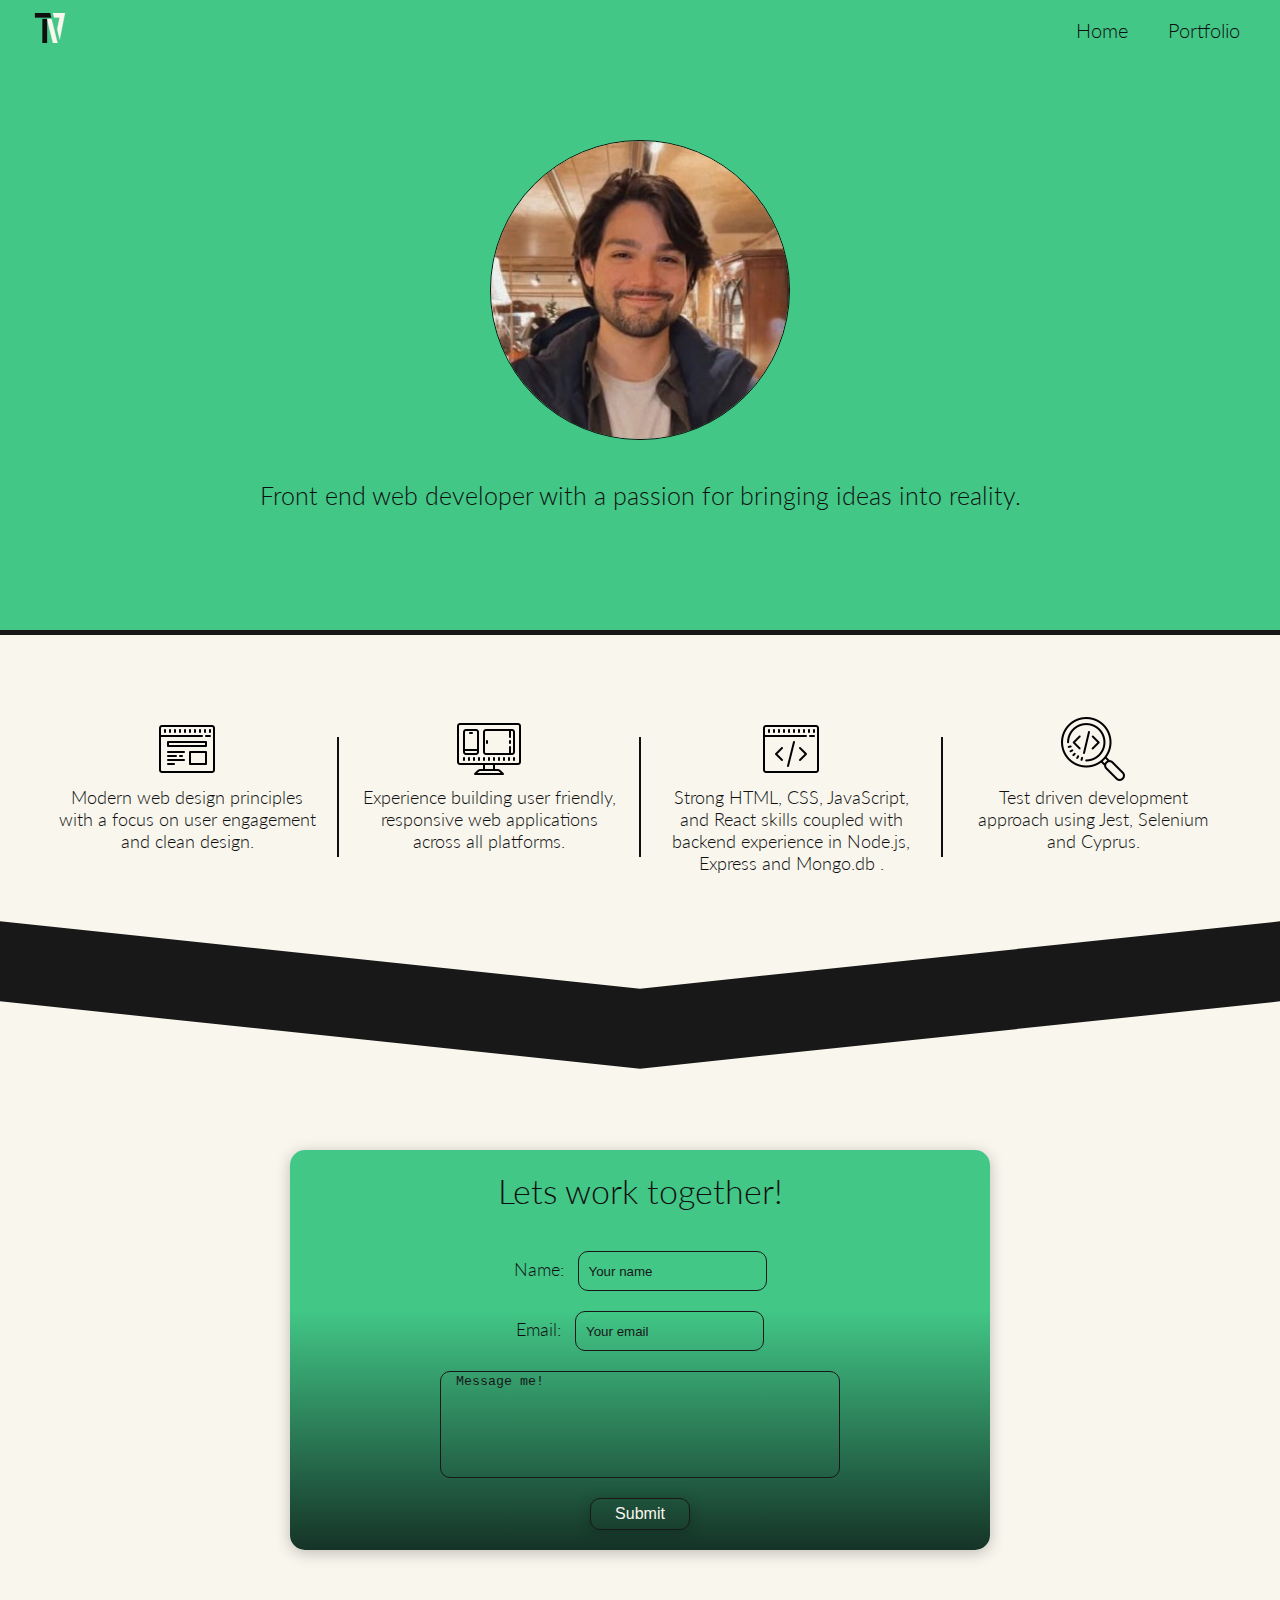
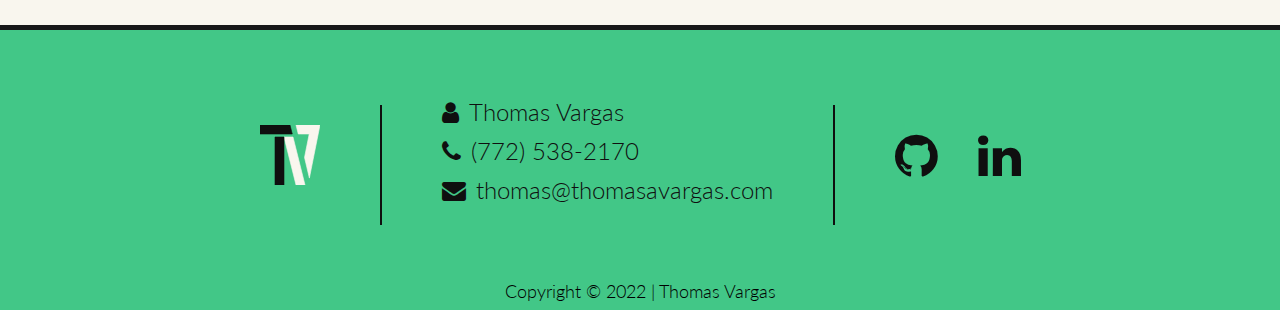
==== index.html @ 193a8885 "Media queries for mobile." ====
<!DOCTYPE html>
<html lang="en">
<head>
    <meta charset="UTF-8">
    <meta http-equiv="X-UA-Compatible" content="IE=edge">
    <meta name="viewport" content="width=device-width, initial-scale=1.0">
    <link rel="preconnect" href="https://fonts.googleapis.com">
    <link rel="preconnect" href="https://fonts.gstatic.com" crossorigin>
    <link href="https://fonts.googleapis.com/css2?family=Lato:wght@300;400;700&display=swap" rel="stylesheet">
    <link rel="stylesheet" href="https://cdnjs.cloudflare.com/ajax/libs/font-awesome/4.7.0/css/font-awesome.min.css">
    <link rel="stylesheet" href="https://cdnjs.cloudflare.com/ajax/libs/font-awesome/4.7.0/css/font-awesome.min.css">
    <link rel="stylesheet" href="style.css">
    <link rel="icon" href="images/logo2.svg">
    <title>Thomas Vargas</title>
</head>
<body>
    <div class="main">
        <nav class="flex">
            <a href="/">
                <img src="/images/logo2.svg" alt="logo" class="logo">
            </a>
            
            <div class="nav-links flex">
                <a href="/" class="changeable">Home</a>
                <a href="/portfolio/" class="changeable">Portfolio</a>
            </div>
        </nav>
    </div>

    <section id="hero" class="flex">
        <img src="images/me2.jpeg" alt="Thomas Vargas">
        
        <div class="hero-text">
            <p>Front end web developer with a passion for bringing ideas into reality.</p>
        </div>
    </section>
    <div class="bar"></div>

    <section id="info">
        <div class="info-container flex">
            <div class="cell">
                <img src="/images/web_design.png" alt="web design icon">
                <p>Modern web design principles with a focus on user engagement and clean design.</p>
            </div>
            <div class="divider"></div>
            <div class="cell">
                <img src="/images/responsive.png" alt="responsive web design icon">
                <p>Experience building user friendly, responsive web applications across all platforms.</p>
            </div>
            <div class="divider"></div>
            <div class="cell">
                <img src="/images/code.png" alt="coding icon">
                <p>Strong HTML, CSS, JavaScript, and React skills coupled with backend experience in Node.js, Express and Mongo.db .</p>
            </div>
            <div class="divider"></div>
            <div class="cell">
                <img src="/images/inspect.png" alt="magnifying glass icon">
                <p>Test driven development approach using Jest, Selenium and Cyprus.</p>
            </div>
        </div>
    </section>

    <div class="chevron"></div>

    <section id="contact" class="flex">
        <div class="contact-container">
            <form 
            action="https://formspree.io/f/mbjwkbow"
            method="POST"
            >
                <h2>Lets work together!</h2>
                <div class="contact-section">
                    <label for="user_name">Name:</label>
                    <input type="text" id="name" name="user_name" placeholder="Your name" class="text-input">
                </div>
                <div class="contact-section">
                    <label for="user_email">Email:</label>
                    <input type="email" id="email" name="user_email" placeholder="Your email" class="text-input">
                </div>
                <textarea name="user_message" id="message" placeholder="Message me!"></textarea>
                <input type="submit" value="Submit" id="submit-btn">
                <input type="hidden" name="_next" value="portfolio.html">
            </form>
        </div>
    </section>
    
    <div class="bar"></div>
    <footer>
        <div class="footer-container flex">
            <a href="/">
                <img src="/images/logo2.svg" alt="logo" class="footer-logo">
            </a>
            <div class="divider"></div>
            <div class="footer-info">
                <p><i class="fa fa-user" style="padding-right: 10px;"></i>Thomas Vargas</p>
                <a href="tel:7725382170">
                    <p><i class="fa fa-phone" style="padding-right: 10px;"></i>(772) 538-2170</p>
                </a>
                <a href="mailto:thomas@thomasavargas.com">
                    <p><i class="fa fa-envelope" style="padding-right: 10px;"></i>thomas@thomasavargas.com</p>
                </a>
            </div>
            <div class="divider"></div>
            <div class="footer-links">
                <div class="github icon">
                    <a href="https://github.com/thomas-vargas" target="_blank">
                        <i class="fa fa-github"></i>
                    </a>
                </div>
                <div class="linkedin icon">
                    <a href="#"><i class="fa fa-linkedin"></i></a>
                </div>
                <!--
                    <div class="twitter icon">
                    <a href="#"><i class="fa fa-twitter"></i></a>
                </div>
                -->
            </div>
        </div>
        <div class="copyright flex">
            <p>Copyright &copy 2022 | Thomas Vargas</p>
        </div>
    </footer>

    <script src="script.js"></script>
</body>
</html>
---- style.css ----
:root {
    --primary: #ffbf00;
    --gold: #ca8d22;
    --dark: #153327;
    --bg-dark: #181818;
    --light-gray: #cebe9c;
    --silver: #C0C0C0;
    --light-tan: #ffdc73;
    --orange: #dd4200;

    --dark-font: #0f0f0f;
    --teal: #2C806F;
    --light-blue: #4382C7;
    --white: #F9F6EE;
    --emerald: #42c787;
    --secondary: #C74356;
}

*,
*::before,
*::after {
  box-sizing: border-box;
  padding: 0;
  margin: 0;
}

body {
    background-color: var(--white);
    font-family: 'Lato', sans-serif;
    font-weight: 300;
}

.header {
    padding-top: 40px;
    justify-content: center;
    align-items: center;
}

h1 {
    font-weight: 300;
    font-size: 40px;
}

h2 {
    color: var(--dark-font);
    margin: 20px 0px;
    font-weight: 300;
    font-size: 34px;
}

.flex {
    display: flex;
}

.bar {
    width: 100%;
    height: 5px;
    background-color: var(--bg-dark);
}

input, textarea {
    color: var(--white);
    padding: 0px 5px;
}

nav {
    justify-content: space-between;
    height: 60px;
    background-color: var(--emerald);
    align-items: center;
    padding-right: 40px;
    box-shadow: rgb(0 0 0 / 24%) 0px 3px 15px;
}

.logo {
    height: 30px;
    width: 50px;
    margin-left: 25px;
}

.nav-links {
    gap: 40px;
}

nav a {
    font-size: 20px;
    color: var(--dark-font);
    text-decoration: none;
}

nav a:hover {
    color: var(--white);
} 

.current {
    color: var(--white);
    border-bottom: 1px solid var(--white);
}

#hero {
    flex-direction: column;
    justify-content: center;
    align-items: center;
    height: 570px;
    background: var(--emerald);
}

#hero img {
    border-radius: 50%;
    height: 300px;
    width: 300px;
    border: 1px solid var(--dark-font);
}

#hero p {
    color: var(--dark-font);
    margin: 40px 200px;
    font-size: 25px;
    text-align: center;
}

#info {
    background-color: var(--white);
    height: 320px;
    display: flex;
    justify-content: center;
    align-items: center;
}

.info-container {
    color: var(--dark-font);
    gap: 20px;
    justify-content: center;
    align-items: flex-start;
}

.cell {
    display: flex;
    flex-direction: column;
    align-items: center;
    justify-content: flex-start;
    width: 260px;
}

.cell img {
    margin-bottom: 5px;
}

.cell p {
    text-align: center;
    color: var(--dark-font);
    font-size: 18px;
}

.divider {
    width: 1px;
    margin-top: 20px;
    border: 1px solid var(--dark-font);
    height: 120px;
}

.chevron {
    position: relative;
    text-align: center;
    padding: 12px;
    height: 80px;
    background: var(--white);
}

.chevron:before {
    content: '';
    position: absolute;
    top: 0;
    left: 0;
    height: 100%;
    width: 50%;
    background: var(--bg-dark);
    transform: skew(0deg, 6deg);
}

.chevron:after {
    content: '';
    position: absolute;
    top: 0;
    right: 0;
    height: 100%;
    width: 50%;
    background: var(--bg-dark);
    transform: skew(0deg, -6deg);
}

#contact {
    height: 550px;
    background-color: var(--white);
    justify-content: center;
    align-items: center;
    margin-top: 40px;
}

.contact-container {
    width: 700px;
    height: 400px;
    background-image: linear-gradient(0deg, var(--dark) 0%, var(--emerald) 60%);
    border-radius: 15px;
    box-shadow: rgb(0 0 0 / 24%) 0px 3px 15px;
    display: flex;
    justify-content: center;
}

form {
    display: flex;
    flex-direction: column;
    justify-content: center;
    align-items: center;
    gap: 20px;
}

#message {
    height: 170px;
    width: 400px;
    background: none;
    border-radius: 10px;
    border: 1px solid var(--bg-dark);
    resize: none;
    outline: none;
}

.text-input {
    background: none;
    height: 40px;
    border: 1px solid var(--bg-dark);
    border-radius: 10px;
    resize: none;
    outline: none;
}

label {
    color: var(--dark-font);
    margin-right: 10px;
    font-size: 18px;
}

#submit-btn {
    background: none;
    color: var(--white);
    font-size: 16px;
    height: 50px;
    width: 100px;
    border-radius: 10px;
    margin-bottom: 20px;
    border: 1px solid var(--bg-dark);
    box-shadow: rgb(0 0 0 / 24%) 0px 3px 15px;
}

#submit-btn:hover {
    transform: scale(1.05);
    color: var(--white);
    background: var(--emerald);
}

input[type="text"]::placeholder,
input[type="email"]::placeholder {
    padding-left: 5px;
    color: var(--bg-dark);
}

textarea::placeholder {
    padding-top: 2px;
    padding-left: 10px;
    color: var(--bg-dark);
}

textarea:focus,
input:focus {
    padding-left: 8px;
    color: var(--white);
    font-size: 14px;
}

input:focus::placeholder,
textarea:focus::placeholder{
    color: transparent;
}

/* Footer */
footer {
    background: var(--emerald);
}

.footer-container {
    height: 250px;
    justify-content: center;   
    align-items: center;
    font-size: 24px;
    color: var(--dark-font);
    gap: 60px;
}

.footer-logo {
    height: 80px;
    padding-top: 20px;
}

.footer-info p {
    padding-bottom: 10px;
}

.footer-links {
    display: flex;
    gap: 40px;
}

footer a {
    text-decoration: none;
    color: var(--dark-font);
    margin-bottom: 15px;
}

i {
    color: var(--dark-font);
}

.footer-links i:hover {
    color: var(--white);
}

.icon {
    font-size: 50px;
    transition: transform 0.3s ease-in-out;
}

.icon:hover {
    transform: rotate(360deg) scale(1.2);
}

.copyright {
    justify-content: center;
    font-size: 18px;
    height: 30px;
}

/* Portfolio page */
#portfolio {
    margin: 40px;
}

.portfolio-grid {
    display: grid;
    grid-template-columns: repeat(3, 1fr);
    grid-gap: 40px;
}

.grid-item {
    min-width: 0;
    min-height: 0;
    box-shadow: rgb(0 0 0 / 24%) 0px 3px 15px;
    border-radius: 5px;
    text-align: center;	
	position: relative;
	cursor: pointer;	
	perspective: 500px; 
}

.grid-item img {
    max-width: 100%;
    height: 100%;
    border-radius: 5px;
}

.grid-item:hover {
    transform: scale(1.07);
}

.grid-item .text {
	width: 70%;
	height: 80%;	
	padding: 5% 8%;
	position: absolute;
	content: "";
	top: 50%;
	left: 50%;
	transform: translate(-50%, -50%) rotateY(90deg);
	transform-origin: 50%;
	background: rgba(255,255,255,0.9);	
	opacity: 0;
	transition: all 0.4s ease-in;
    display: flex;
    justify-content: center;
    align-items: center;	
    flex-direction: column;
    outline: 2px var(--emerald) solid;
    border-radius: 5px;
}

.grid-item .text h4 {
    margin: 0;
    color: var(--dark-font);
    font-size: 22px;
    font-weight: 400;
}

.grid-item:hover .text {
    transform: translate(-50%, -50%) rotateY(0deg);
	opacity: 1;
}

.grid-item .text p {
    color: var(--dark-font);
    font-size: 16px;
}

.grid-item .tech h5 {
    color: var(--dark-font);
    font-size: 19px;
    padding: 5px;
    font-weight: 400;
}

/* About Page */
#about {
    margin: 40px;
}

.about-image {
    height: 500px;
    width: 400px;
    object-fit: cover;
    box-shadow: rgb(0 0 0 / 24%) 0px 3px 15px;
}

.about-wrapper {
    gap: 60px;
    align-items: center;
    justify-content: center;
}

.about-txt h1 {
    font-size: 50px;
    margin-bottom: 30px;
}

.about-txt div {
    width: 700px;
    background-color: var(--emerald);
    padding: 60px;
    border-radius: 15px;
    box-shadow: rgb(0 0 0 / 24%) 0px 3px 15px;
}
.about-txt p {
    font-size: 25px;
    text-align: center;
    color: var(--dark-font);
}

/* Media Queries */
@media only screen and (max-width: 400px) {
    #hero img {
        height: 150px;
        width: 150px;
    }

    #hero p {
        margin: 40px;
    }

    .footer-container {
        height: 500px;
        gap: 20px;
        flex-direction: column;
    }

    .footer-container .divider {
        height: 1px;
        width: 50px;
    }

    .info-container {
        gap: 10px;
        flex-direction: column;
    }

    .info-container .divider {
        height: 0px;
        width: 0px;
        border: none;
    }

    #info {
        height: 800px;
    }

    .contact-container {
        width: 360px;
    }

    .contact-container #message {
        width: 300px;
    }

    nav {
        padding-right: 20px;
    }

    .logo {
        margin-left: 10px;
    }
}
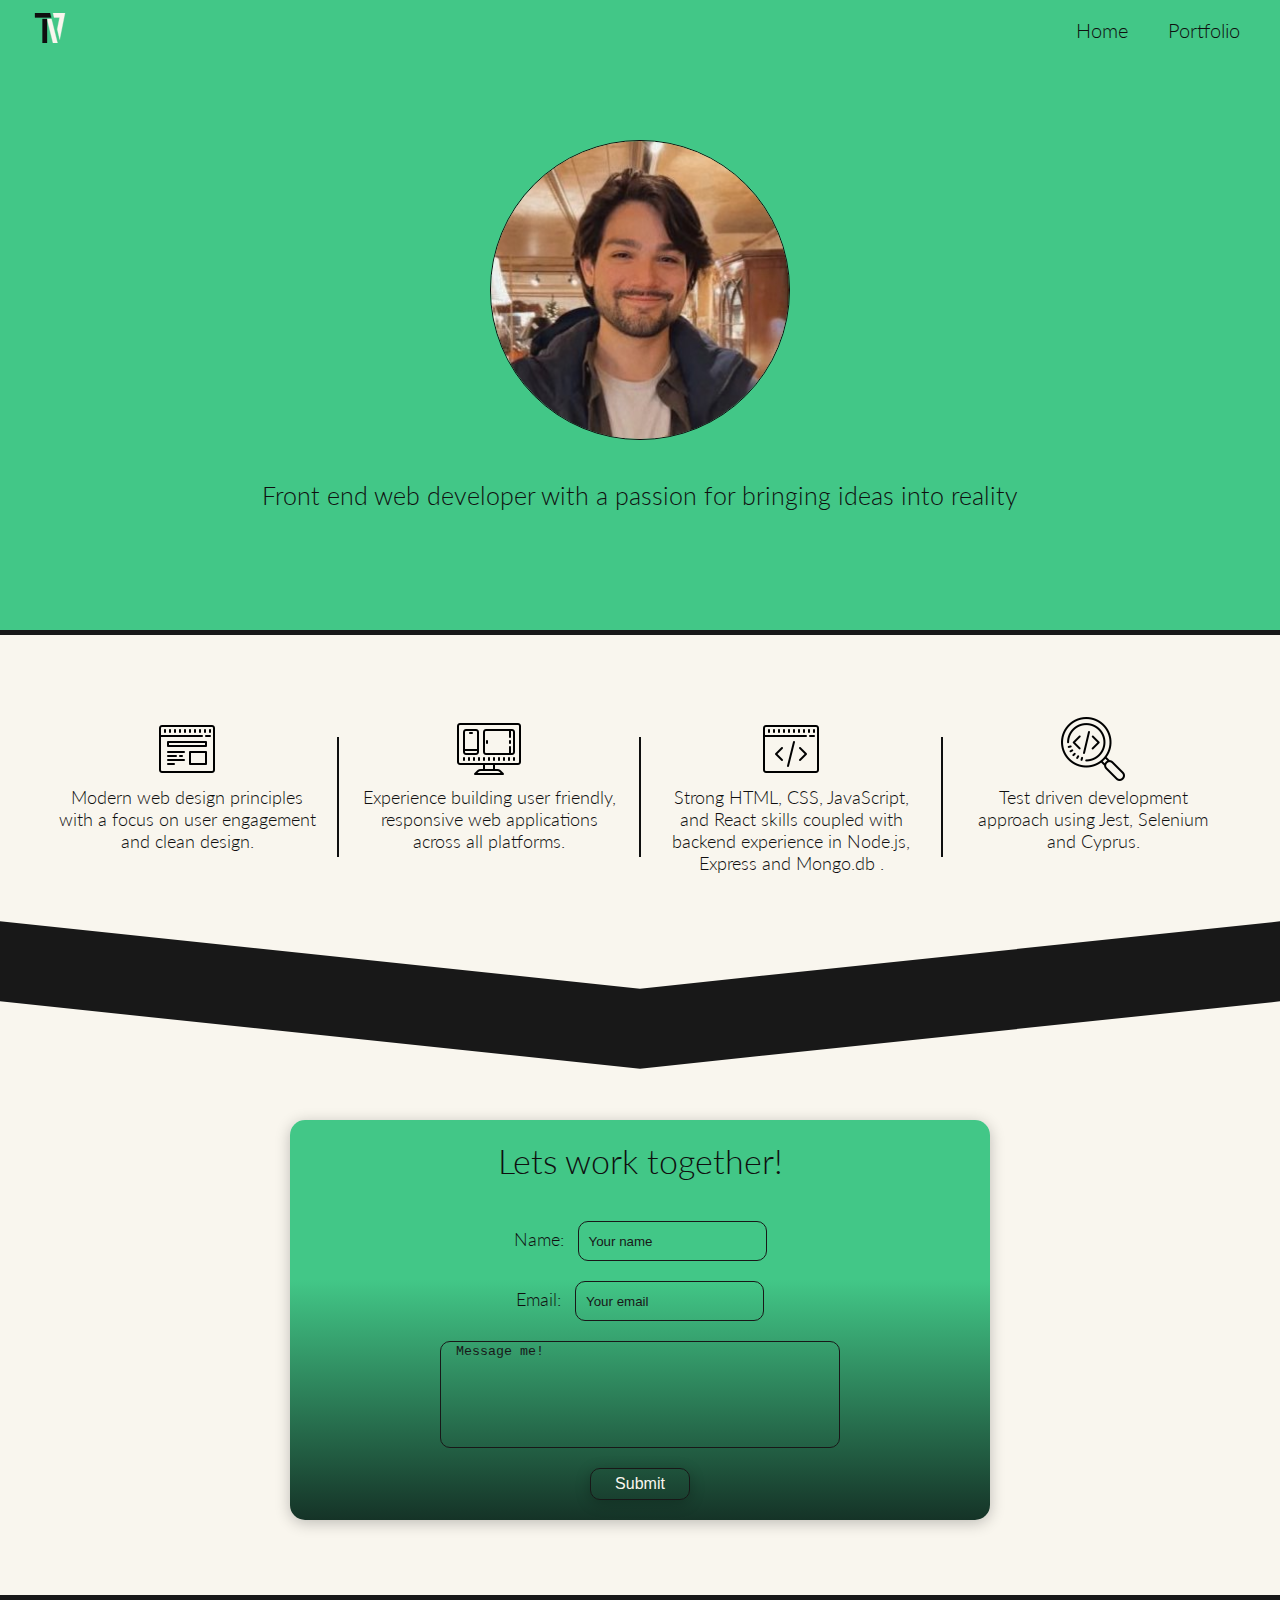
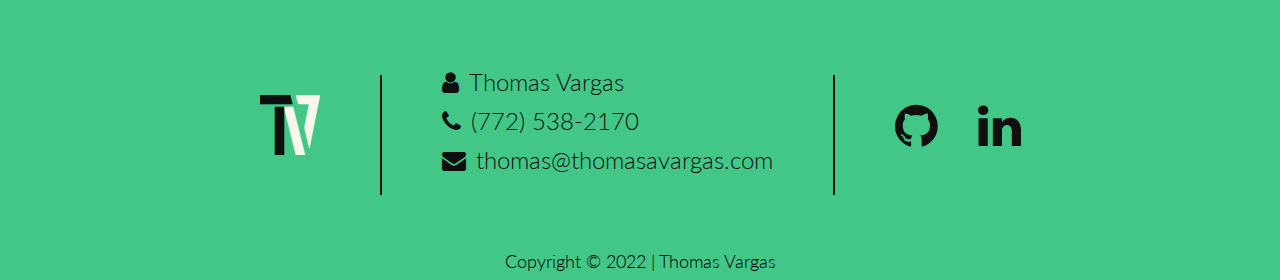
==== commit ddc14a2f: "Media query for tablets." ====
--- a/index.html
+++ b/index.html
@@ -29,9 +29,9 @@
 
     <section id="hero" class="flex">
         <img src="images/me2.jpeg" alt="Thomas Vargas">
-        
+
         <div class="hero-text">
-            <p>Front end web developer with a passion for bringing ideas into reality.</p>
+            <p>Front end web developer with a passion for bringing ideas into reality</p>
         </div>
     </section>
     <div class="bar"></div>
--- a/style.css
+++ b/style.css
@@ -194,7 +194,7 @@
     background-color: var(--white);
     justify-content: center;
     align-items: center;
-    margin-top: 40px;
+    margin-top: 10px;
 }
 
 .contact-container {
@@ -341,7 +341,7 @@
 
 /* Portfolio page */
 #portfolio {
-    margin: 40px;
+    margin: 40px 40px 0px 40px;
 }
 
 .portfolio-grid {
@@ -453,10 +453,10 @@
 }
 
 /* Media Queries */
-@media only screen and (max-width: 400px) {
+@media only screen and (max-width: 420px) {
     #hero img {
-        height: 150px;
-        width: 150px;
+        height: 200px;
+        width: 200px;
     }
 
     #hero p {
@@ -490,11 +490,11 @@
     }
 
     .contact-container {
-        width: 360px;
+        width: 340px;
     }
 
     .contact-container #message {
-        width: 300px;
+        width: 280px;
     }
 
     nav {
@@ -504,4 +504,31 @@
     .logo {
         margin-left: 10px;
     }
+
+    .portfolio-grid {
+        grid-template-columns: repeat(1, 1fr);
+    }
+    
+    .header {
+        text-align: center;
+    }
+
+    #contact {
+        height: 500px;
+    }
+
+    .grid-item img {
+        max-height: 200px;
+        max-width: 295px;
+    }
+
+    .grid-item {
+        box-shadow: none;
+    }
+}
+
+@media only screen and (max-width: 820px) {
+    .info-container {
+        width: 700px;
+    }
 }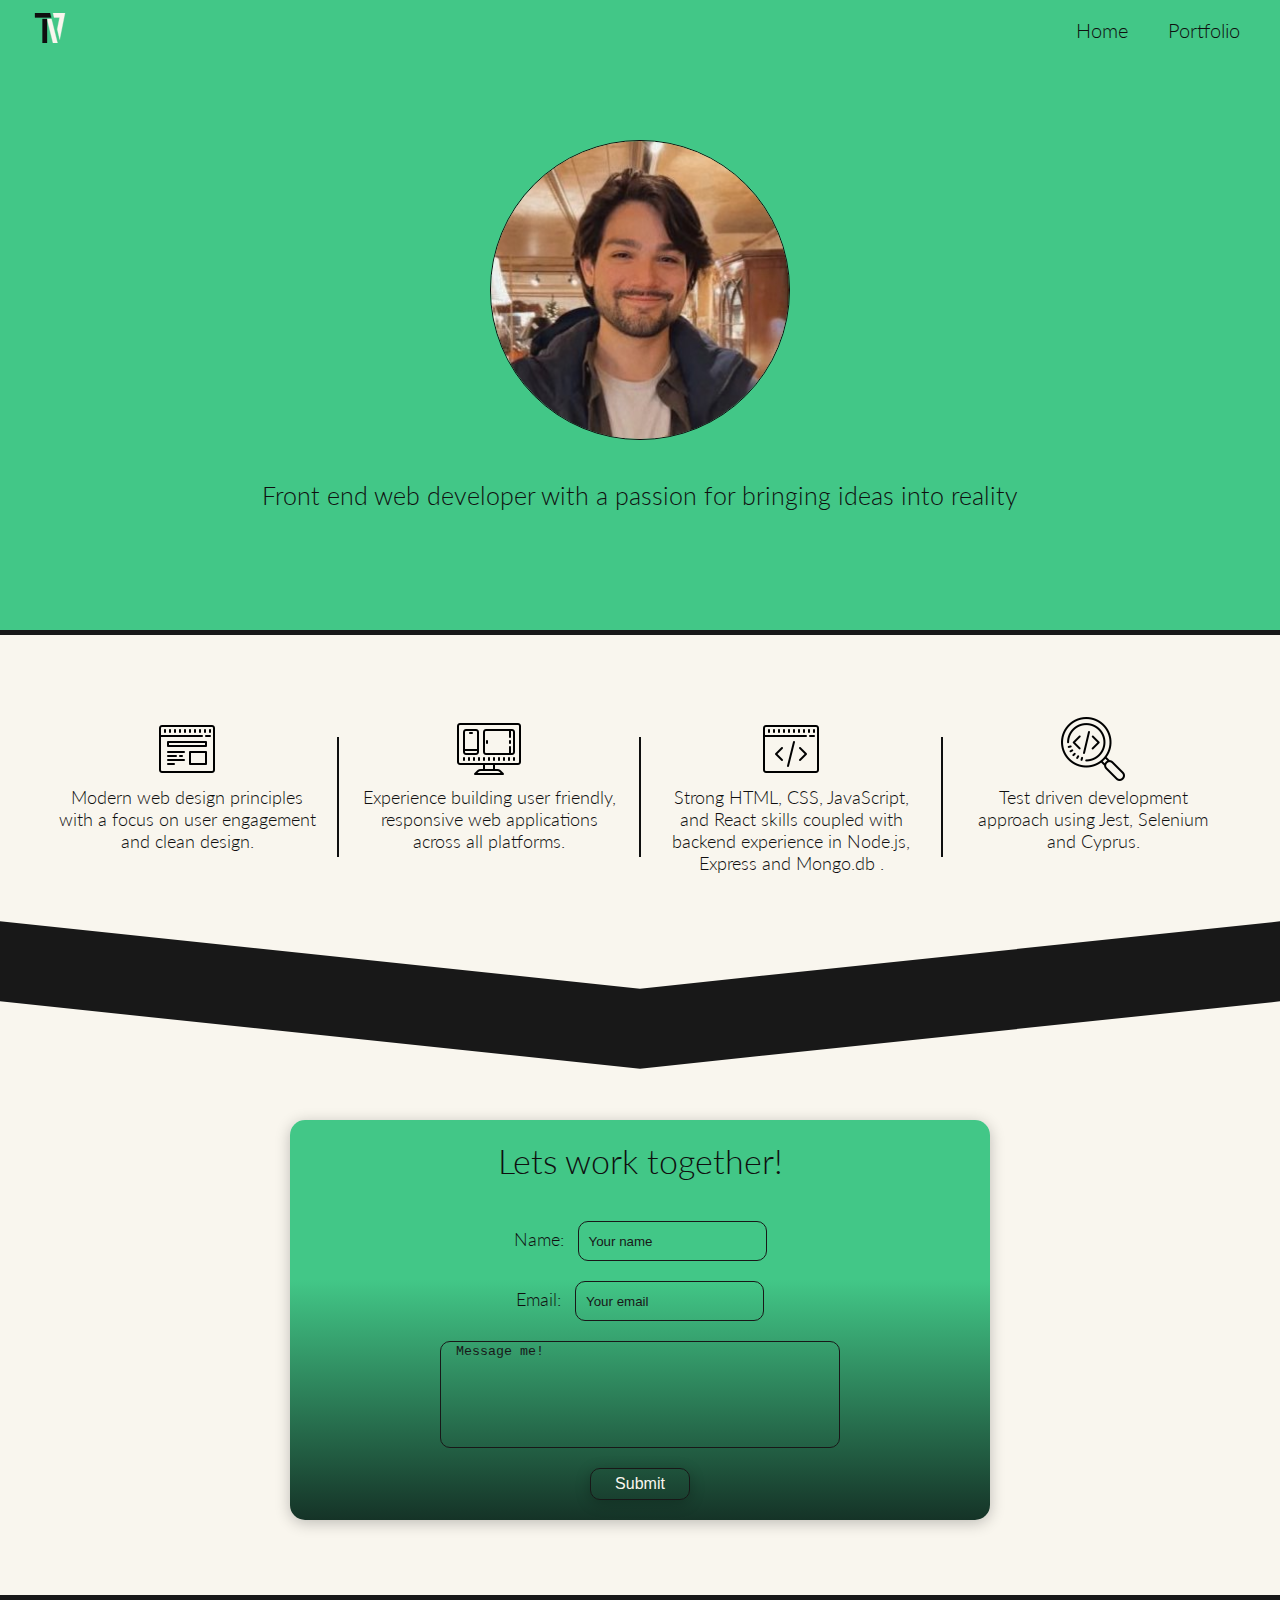
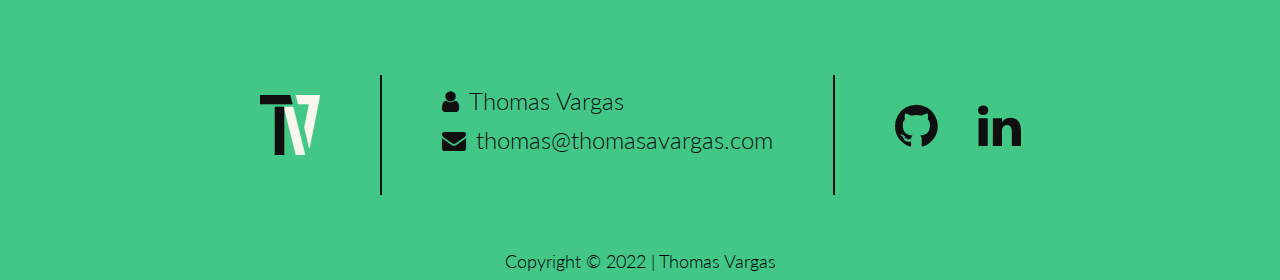
==== commit e2ad2c22: "Removed phone number and changed memory game img." ====
--- a/index.html
+++ b/index.html
@@ -93,9 +93,6 @@
             <div class="divider"></div>
             <div class="footer-info">
                 <p><i class="fa fa-user" style="padding-right: 10px;"></i>Thomas Vargas</p>
-                <a href="tel:7725382170">
-                    <p><i class="fa fa-phone" style="padding-right: 10px;"></i>(772) 538-2170</p>
-                </a>
                 <a href="mailto:thomas@thomasavargas.com">
                     <p><i class="fa fa-envelope" style="padding-right: 10px;"></i>thomas@thomasavargas.com</p>
                 </a>
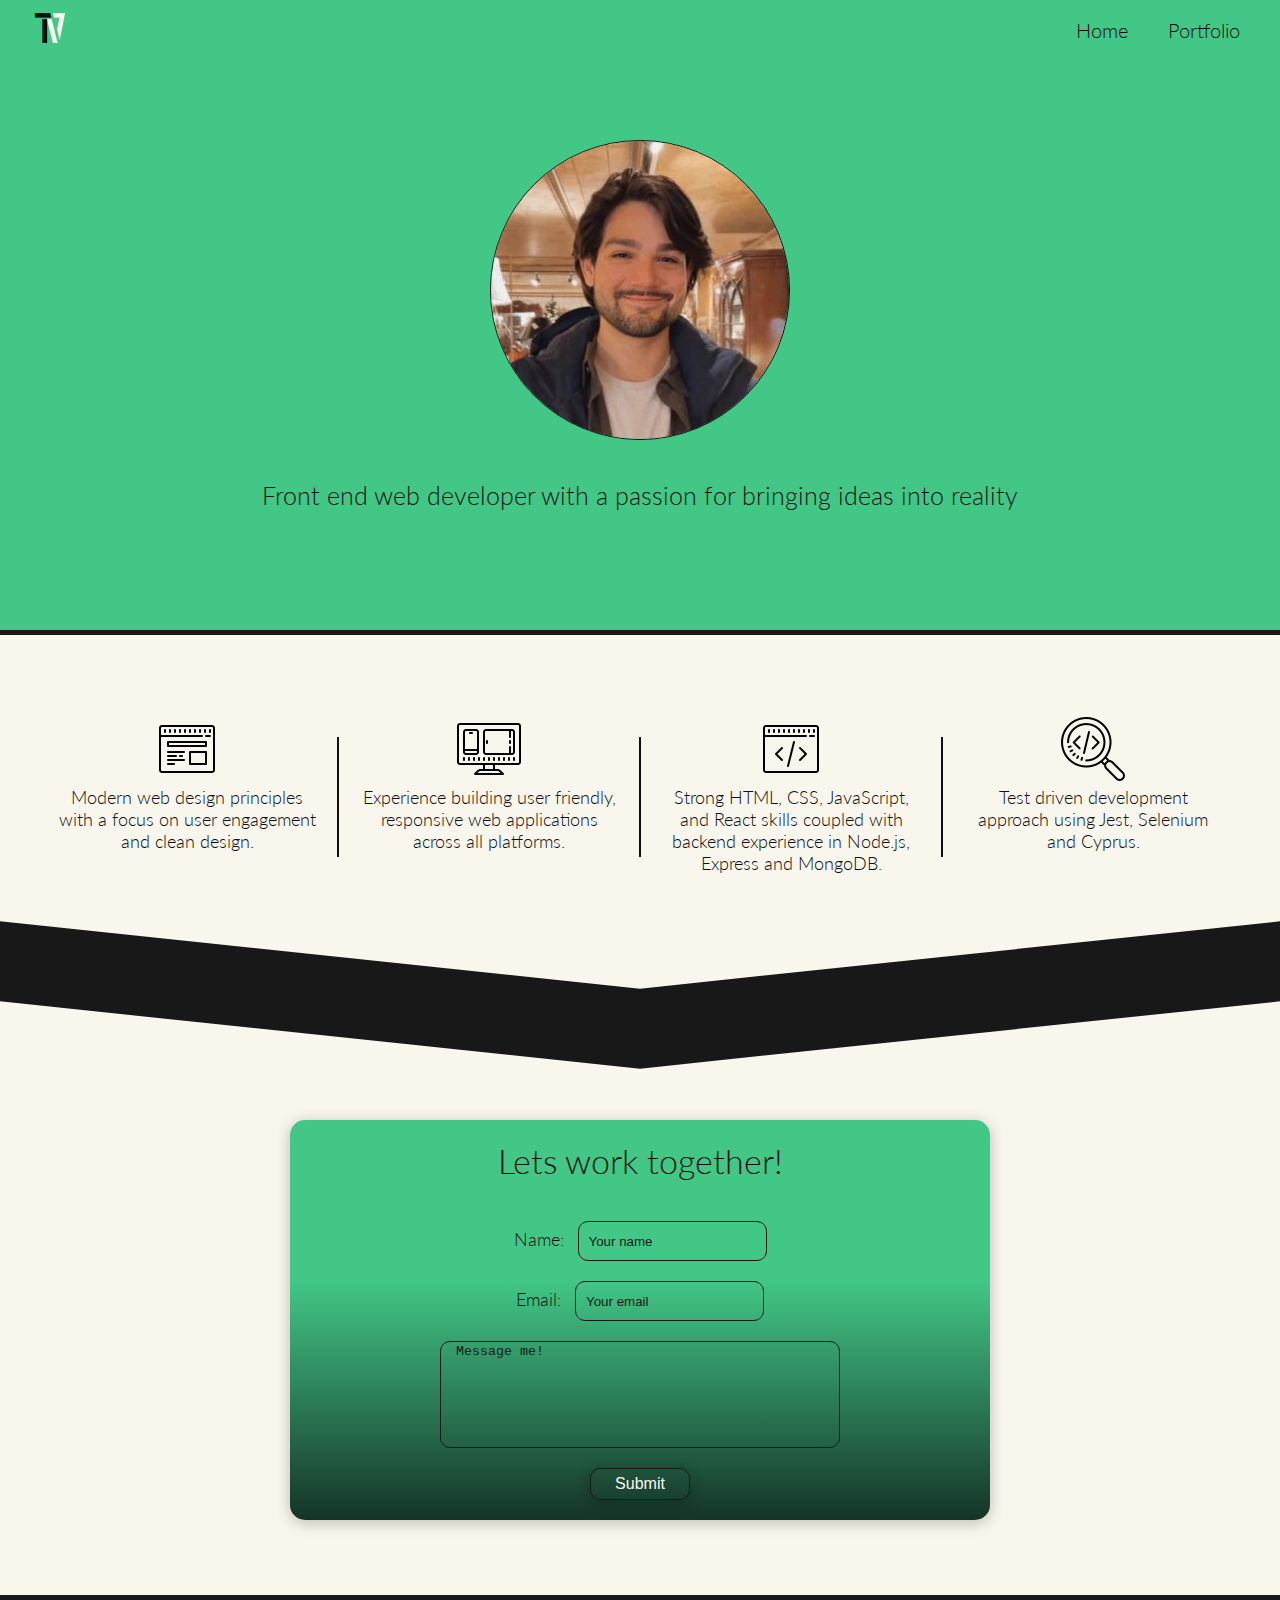
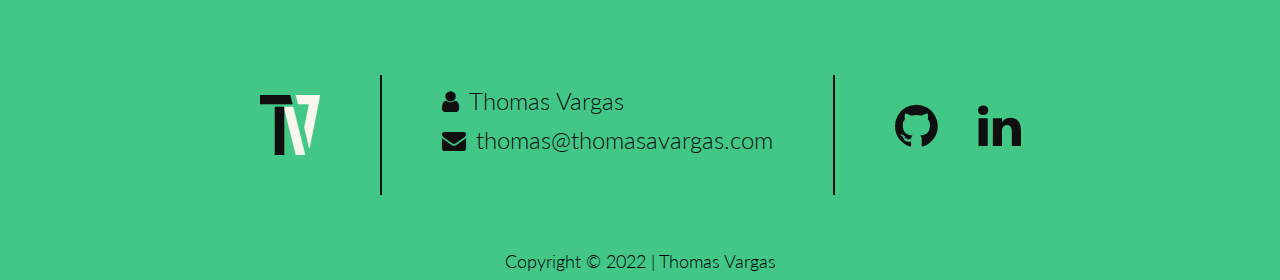
==== commit 637fb4f2: "Centered info section." ====
--- a/index.html
+++ b/index.html
@@ -50,7 +50,7 @@
             <div class="divider"></div>
             <div class="cell">
                 <img src="/images/code.png" alt="coding icon">
-                <p>Strong HTML, CSS, JavaScript, and React skills coupled with backend experience in Node.js, Express and Mongo.db .</p>
+                <p>Strong HTML, CSS, JavaScript, and React skills coupled with backend experience in Node.js, Express and MongoDB.</p>
             </div>
             <div class="divider"></div>
             <div class="cell">
--- a/style.css
+++ b/style.css
@@ -472,11 +472,13 @@
     .footer-container .divider {
         height: 1px;
         width: 50px;
+        margin-bottom: 20px;
     }
 
     .info-container {
         gap: 10px;
         flex-direction: column;
+        align-items: center;
     }
 
     .info-container .divider {
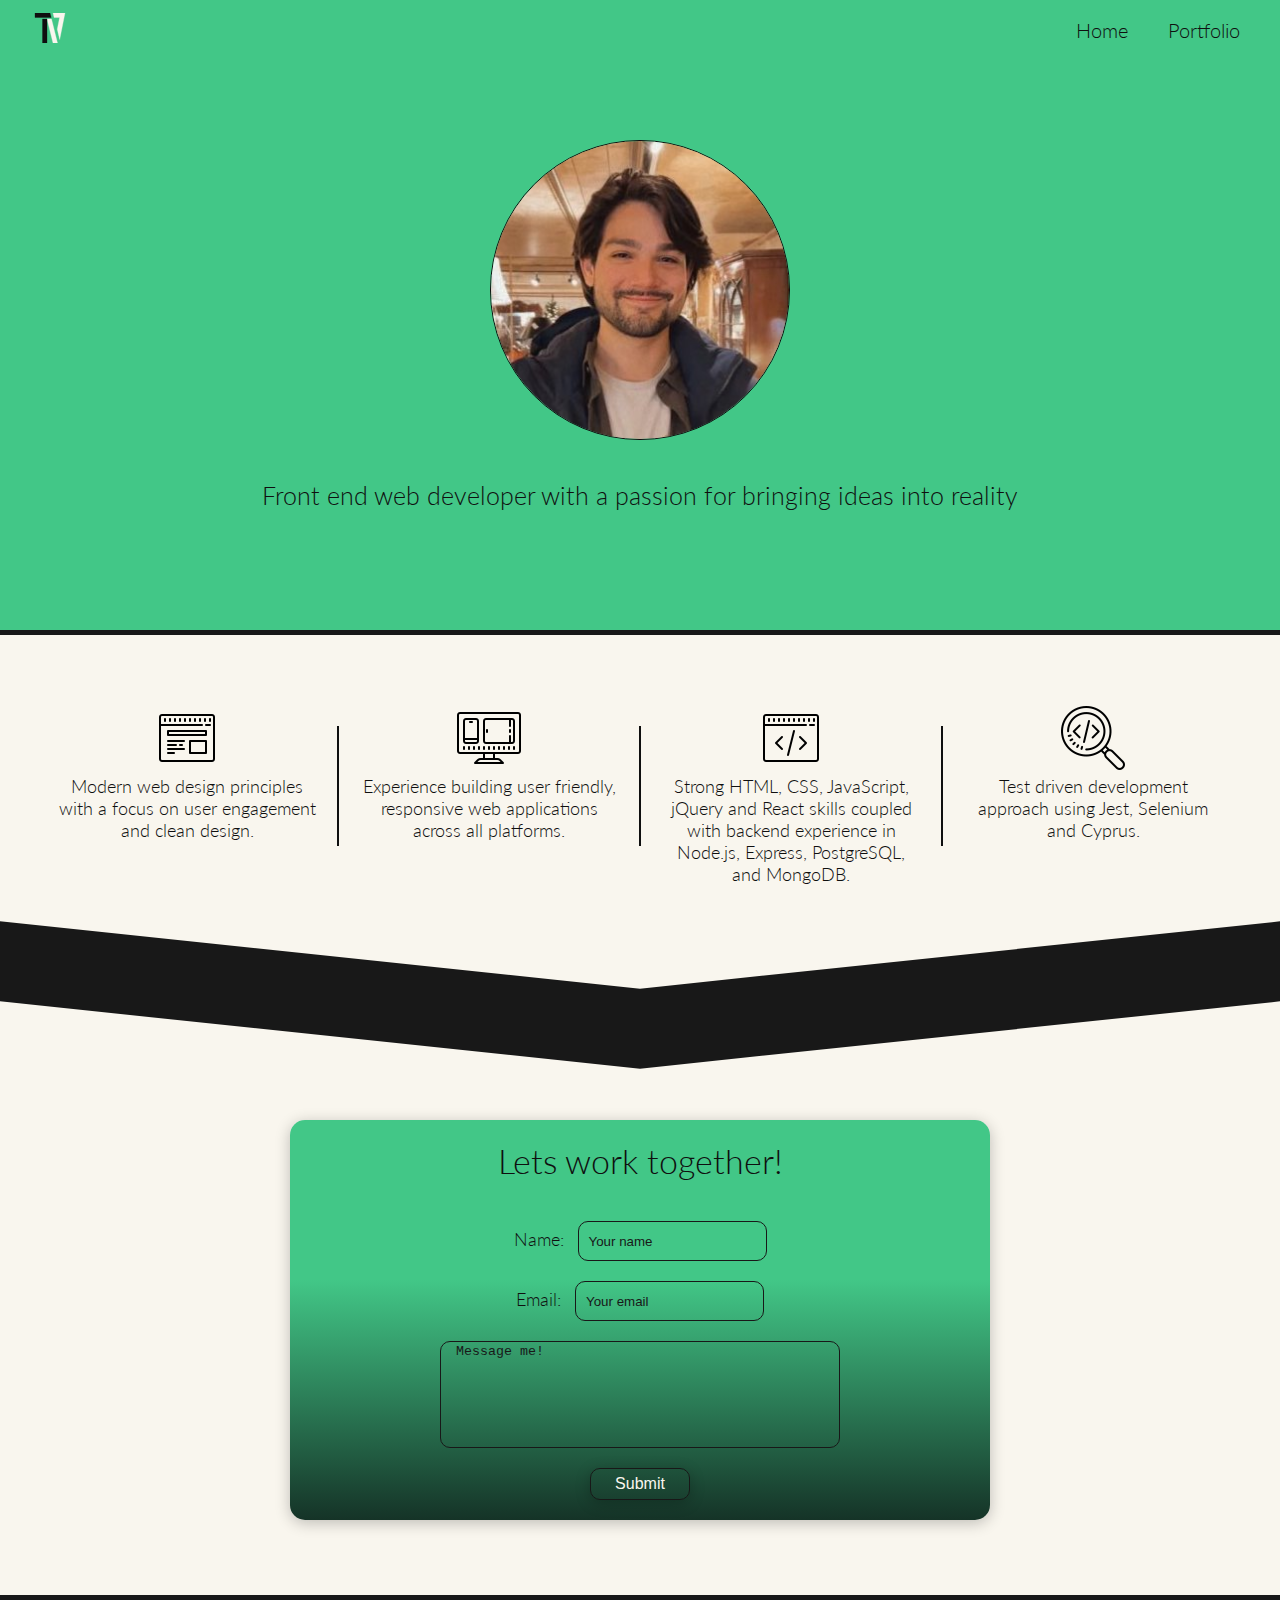
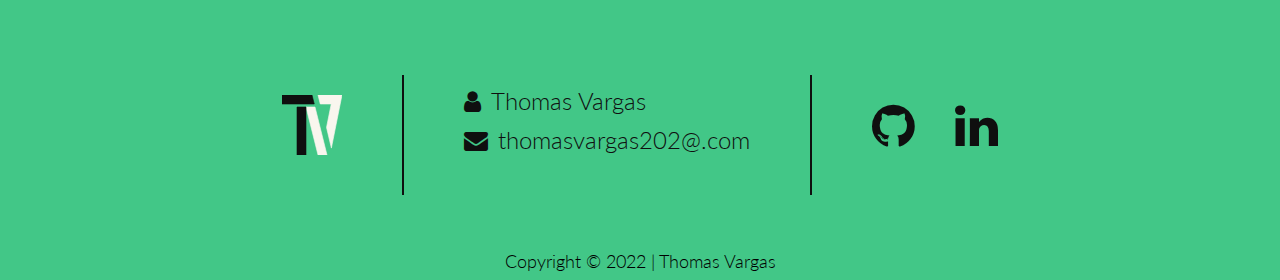
==== commit 10bc0b6d: "Updated email, info section and portfolio items." ====
--- a/index.html
+++ b/index.html
@@ -50,7 +50,7 @@
             <div class="divider"></div>
             <div class="cell">
                 <img src="/images/code.png" alt="coding icon">
-                <p>Strong HTML, CSS, JavaScript, and React skills coupled with backend experience in Node.js, Express and MongoDB.</p>
+                <p>Strong HTML, CSS, JavaScript, jQuery and React skills coupled with backend experience in Node.js, Express, PostgreSQL, and MongoDB.</p>
             </div>
             <div class="divider"></div>
             <div class="cell">
@@ -93,8 +93,8 @@
             <div class="divider"></div>
             <div class="footer-info">
                 <p><i class="fa fa-user" style="padding-right: 10px;"></i>Thomas Vargas</p>
-                <a href="mailto:thomas@thomasavargas.com">
-                    <p><i class="fa fa-envelope" style="padding-right: 10px;"></i>thomas@thomasavargas.com</p>
+                <a href="mailto:thomasvargas202@gmail.com">
+                    <p><i class="fa fa-envelope" style="padding-right: 10px;"></i>thomasvargas202@.com</p>
                 </a>
             </div>
             <div class="divider"></div>
@@ -105,7 +105,7 @@
                     </a>
                 </div>
                 <div class="linkedin icon">
-                    <a href="#"><i class="fa fa-linkedin"></i></a>
+                    <a href="https://www.linkedin.com/in/thomasavargas/" target="blank"><i class="fa fa-linkedin"></i></a>
                 </div>
                 <!--
                     <div class="twitter icon">
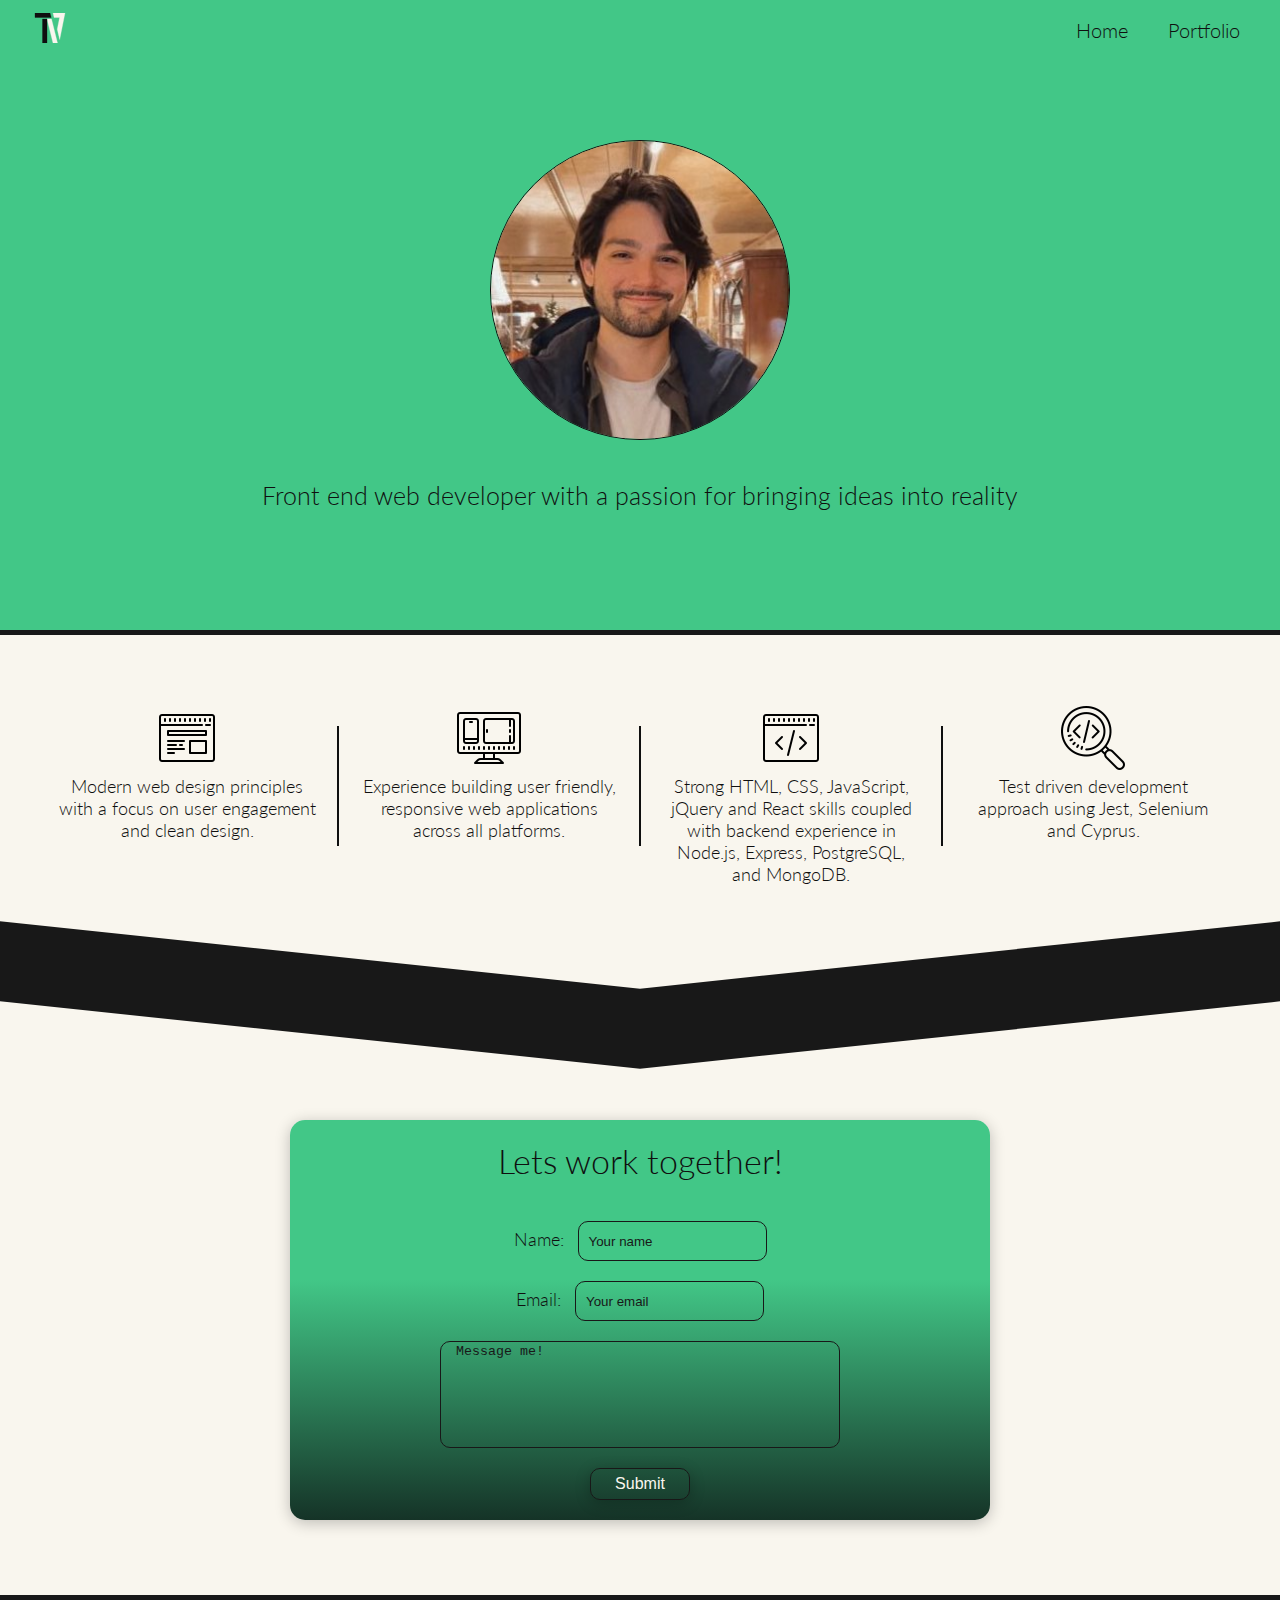
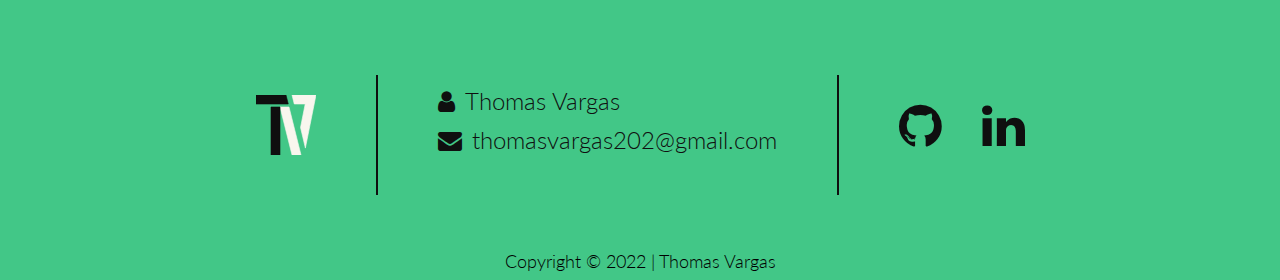
==== commit 94388f98: "fixed typo in footer, added budget-buddies project and changed portfolio grid item styling to fit mo" ====
--- a/index.html
+++ b/index.html
@@ -94,7 +94,7 @@
             <div class="footer-info">
                 <p><i class="fa fa-user" style="padding-right: 10px;"></i>Thomas Vargas</p>
                 <a href="mailto:thomasvargas202@gmail.com">
-                    <p><i class="fa fa-envelope" style="padding-right: 10px;"></i>thomasvargas202@.com</p>
+                    <p><i class="fa fa-envelope" style="padding-right: 10px;"></i>thomasvargas202@gmail.com</p>
                 </a>
             </div>
             <div class="divider"></div>
--- a/style.css
+++ b/style.css
@@ -52,6 +52,11 @@
     display: flex;
 }
 
+.tech-row {
+    display: flex;
+    gap: 10px;
+}
+
 .bar {
     width: 100%;
     height: 5px;
@@ -372,8 +377,8 @@
 }
 
 .grid-item .text {
-	width: 70%;
-	height: 80%;	
+	width: 90%;
+	height: 90%;	
 	padding: 5% 8%;
 	position: absolute;
 	content: "";
@@ -409,7 +414,7 @@
     font-size: 16px;
 }
 
-.grid-item .tech h5 {
+.text h5 {
     color: var(--dark-font);
     font-size: 19px;
     padding: 5px;
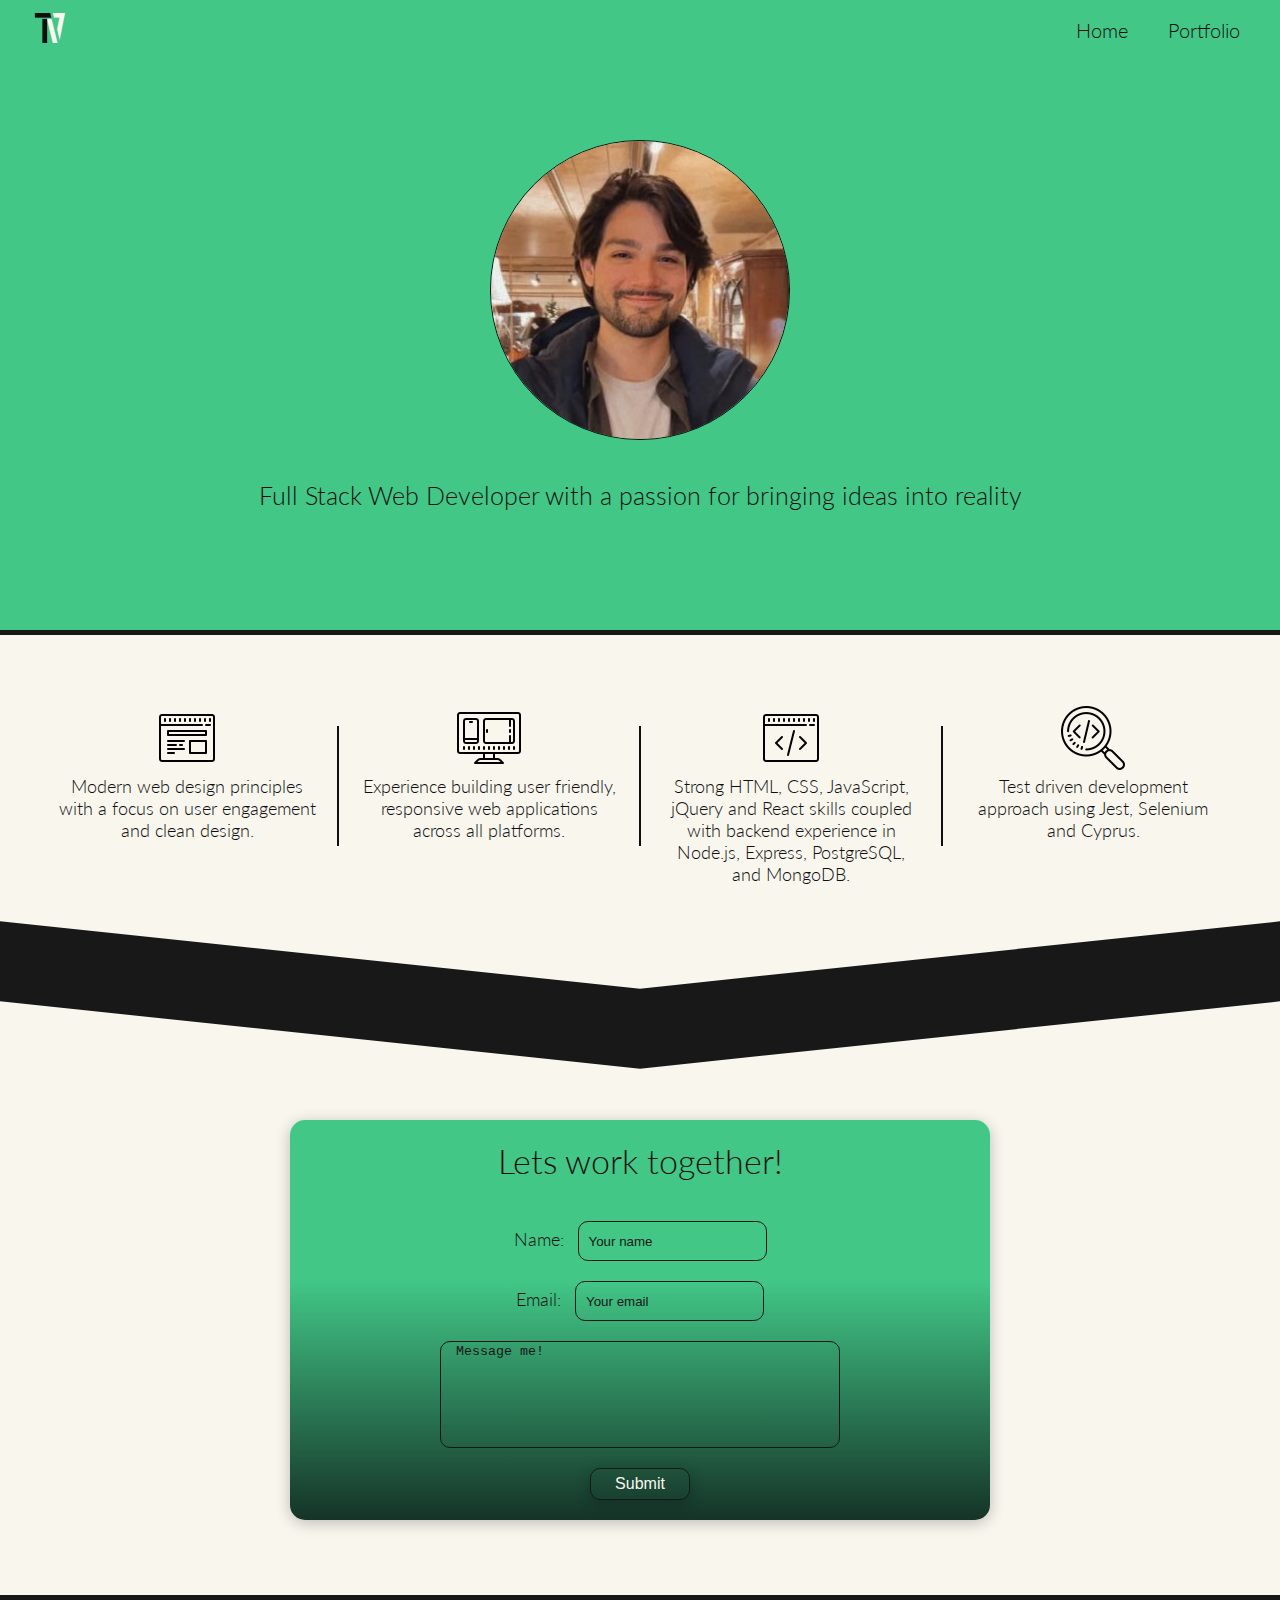
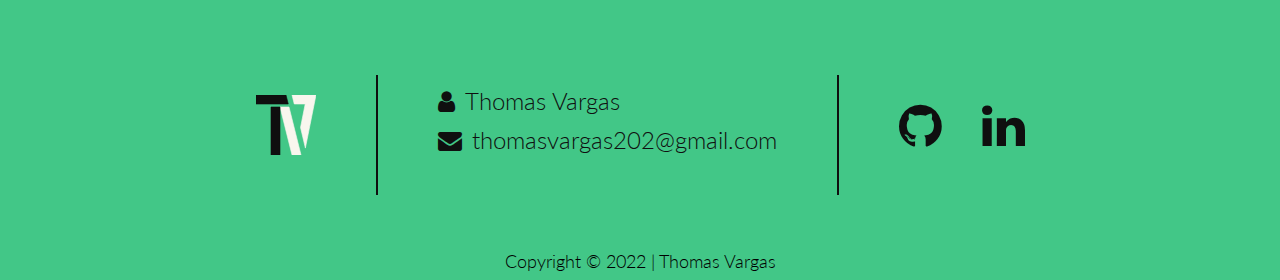
==== commit a12888e9: "updated portfolio section to include thermasolutions client project" ====
--- a/index.html
+++ b/index.html
@@ -31,7 +31,7 @@
         <img src="images/me2.jpeg" alt="Thomas Vargas">
 
         <div class="hero-text">
-            <p>Front end web developer with a passion for bringing ideas into reality</p>
+            <p>Full Stack Web Developer with a passion for bringing ideas into reality</p>
         </div>
     </section>
     <div class="bar"></div>
--- a/style.css
+++ b/style.css
@@ -364,12 +364,22 @@
 	position: relative;
 	cursor: pointer;	
 	perspective: 500px; 
+    background-color: var(--silver);
+
 }
 
 .grid-item img {
     max-width: 100%;
     height: 100%;
     border-radius: 5px;
+}
+
+.small-img {
+    max-width: 100%;
+    height: 100%;
+    max-height: 250px;
+    border-radius: 5px;
+    object-fit: contain;
 }
 
 .grid-item:hover {
